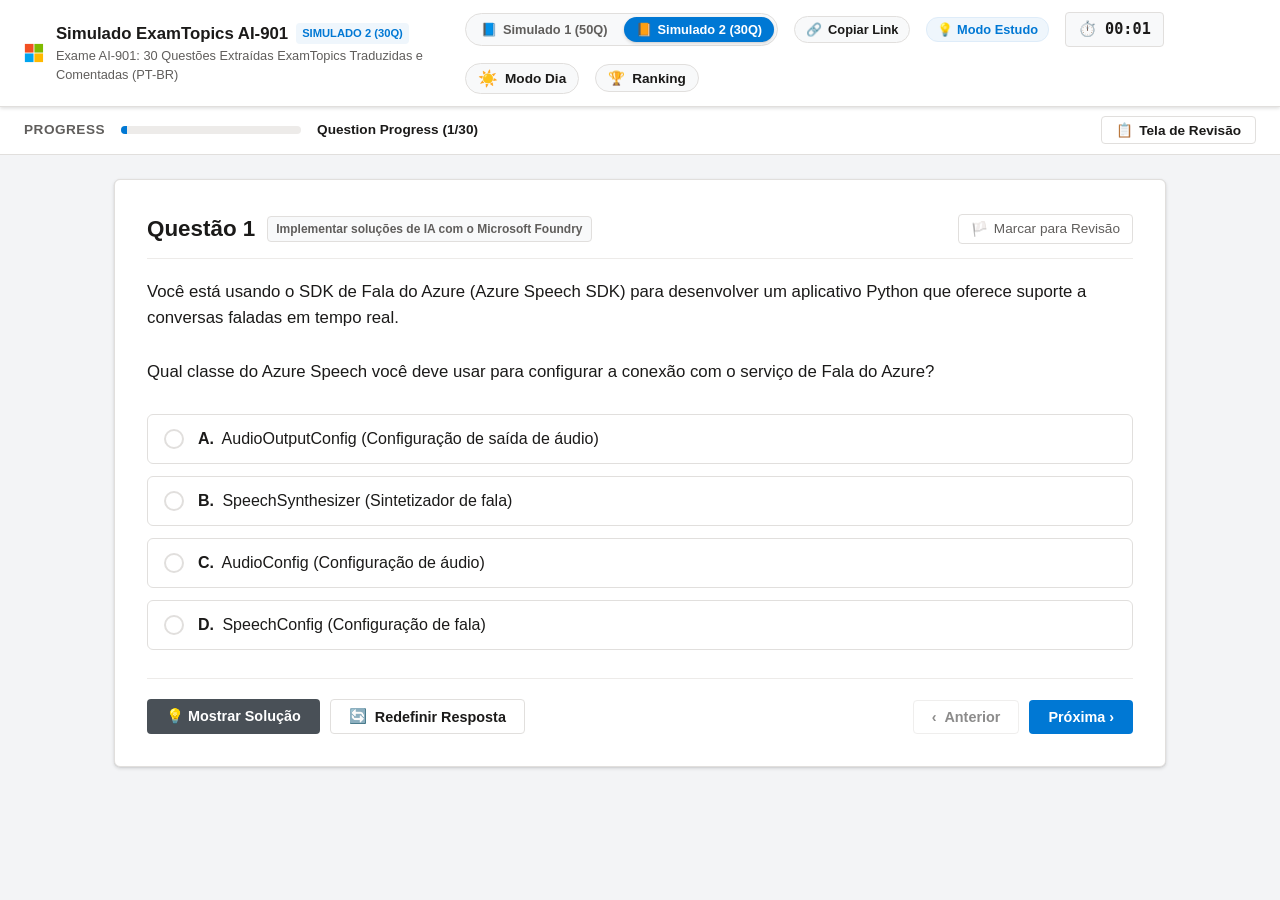
==== simulado2/index.html @ 21560bc8 "feat: adiciona Simulado 2 (30 questoes ExamTopics AI-901 PT-BR), rota /simulado2 e seletor no topo" ====
<!DOCTYPE html>
<html lang="pt-BR">
<head>
  <meta charset="UTF-8">
  <meta name="viewport" content="width=device-width, initial-scale=1.0">
  <title>Simulado 2 (ExamTopics) Microsoft AI-901: Microsoft Azure AI Fundamentals (30 Questões)</title>
  <link rel="stylesheet" href="../style.css">
  <script>
    window.DEFAULT_EXAM_ID = 'simulado2';
  </script>
</head>
<body>

  <!-- ========================================================================
       TOP MICROSOFT HEADER
       ======================================================================== -->
  <header class="ms-header">
    <div class="ms-header-brand">
      <svg class="ms-logo-icon" viewBox="0 0 23 23">
        <rect x="1" y="1" width="10" height="10" fill="#f25022"/>
        <rect x="12" y="1" width="10" height="10" fill="#7fba00"/>
        <rect x="1" y="12" width="10" height="10" fill="#00a4ef"/>
        <rect x="12" y="12" width="10" height="10" fill="#ffb900"/>
      </svg>
      <div class="ms-header-titles">
        <div class="ms-header-title">
          <span id="headerMainTitle">Simulado ExamTopics AI-901</span>
          <span class="ms-badge-beta" id="headerBadge">SIMULADO 2</span>
        </div>
        <div class="ms-header-sub" id="headerSubTitle">Exame AI-901: 30 Questões de Exame Traduzidas e Comentadas (PT-BR)</div>
      </div>
    </div>

    <div class="ms-header-actions" style="flex-wrap: wrap;">
      <!-- Seletor de Simulado (Simulado 1: 50Q vs Simulado 2: 30Q ExamTopics) -->
      <div class="exam-switcher-group" role="tablist" aria-label="Selecionar Simulado">
        <button id="btnSelectSimulado1" class="exam-switch-btn" data-exam="simulado1" title="Simulado 1: Avaliação Oficial Microsoft Learn (50 Questões)">
          <span>📘</span> Simulado 1 (50Q)
        </button>
        <button id="btnSelectSimulado2" class="exam-switch-btn active" data-exam="simulado2" title="Simulado 2: Questões Extraídas ExamTopics AI-901 (30 Questões)">
          <span>📙</span> Simulado 2 (30Q)
        </button>
      </div>

      <!-- Botão Compartilhar Link Direto -->
      <button id="btnCopyShareLink" class="btn-copy-link" title="Copiar link direto deste simulado para compartilhar">
        <span id="copyLinkIcon">🔗</span>
        <span id="copyLinkText">Copiar Link</span>
      </button>

      <!-- Mode Switcher -->
      <button id="modeToggleBtn" class="mode-badge mode-study" title="Alternar entre modo estudo com feedback imediato e simulado cronometrado">
        <span id="modeIcon">💡</span> Modo Estudo
      </button>

      <!-- Timer -->
      <div class="timer-box" id="timerBox">
        <span>⏱️</span>
        <span id="timerDisplay">00:00</span>
      </div>

      <!-- Alternador Modo Dia / Noite (Dark Mode) -->
      <button id="themeToggleBtn" class="theme-toggle" title="Alternar entre Modo Dia (Claro) e Modo Noite (Escuro)">
        <span id="themeIcon" class="theme-icon">☀️</span>
        <span id="themeText">Modo Dia</span>
      </button>

      <!-- Botão Ranking da Turma -->
      <button id="btnHeaderLeaderboard" class="theme-toggle" title="Ver Ranking Oficial da Turma">
        <span>🏆</span>
        <span>Ranking</span>
      </button>
    </div>
  </header>

  <!-- ========================================================================
       PROGRESS STRIP
       ======================================================================== -->
  <div class="ms-progress-strip" id="progressStrip">
    <div class="progress-info">
      <span class="progress-label">PROGRESS</span>
      <div class="progress-track">
        <div class="progress-fill" id="progressFill" style="width: 3.3%;"></div>
      </div>
      <span class="progress-text" id="progressText">Question Progress (1/30)</span>
    </div>

    <div>
      <button id="btnOpenReview" class="btn-review-screen">
        <span>📋</span> Tela de Revisão
      </button>
    </div>
  </div>

  <!-- ========================================================================
       MAIN APP VIEWS
       ======================================================================== -->
  <main class="ms-main-content">

    <!-- 1. EXAM QUESTION VIEW -->
    <div id="questionView" class="active">
      <div class="question-card" id="questionCard">
        <!-- Rendered dynamically by app.js -->
      </div>
    </div>

    <!-- 2. REVIEW SCREEN VIEW -->
    <div id="reviewView" class="review-screen-view">
      <div class="review-instructions-card">
        <h2 class="review-instructions-title">Tela de Revisão (Review Screen)</h2>
        <ul class="review-instructions-list">
          <li>Abaixo está uma tabela mostrando todas as <span id="reviewTotalQuestionsText">30</span> questões do exame.</li>
          <li>Selecione qualquer questão da tabela para ir diretamente até ela.</li>
          <li>Para retornar ao exame a qualquer momento, clique no botão de retorno.</li>
          <li>Quando estiver pronto para concluir, selecione o botão <strong>Finalizar Exame</strong> para gerar seu Relatório de Desempenho.</li>
        </ul>
      </div>

      <div class="review-filters-bar">
        <div class="filter-pills">
          <button class="filter-pill active" data-filter="all">Todas (<span id="countAllReview">30</span>)</button>
          <button class="filter-pill" data-filter="answered">Respondidas (<span id="countAnswered">0</span>)</button>
          <button class="filter-pill" data-filter="unanswered">Não Respondidas (<span id="countUnanswered">30</span>)</button>
          <button class="filter-pill" data-filter="flagged">Marcadas para Revisão (<span id="countFlagged">0</span>)</button>
        </div>

        <button id="btnFinishExamFromReview" class="btn-ms btn-ms-primary">
          <span>🏁</span> Finalizar Exame
        </button>
      </div>

      <div class="review-questions-table-card">
        <table class="review-table">
          <thead>
            <tr>
              <th style="width: 80px;">Questão</th>
              <th style="width: 140px;">Status</th>
              <th>Resumo / Enunciado</th>
              <th style="width: 100px; text-align: center;">Revisão</th>
            </tr>
          </thead>
          <tbody id="reviewTableBody">
            <!-- Rendered by app.js -->
          </tbody>
        </table>
      </div>
    </div>

    <!-- 3. SCORE REPORT VIEW -->
    <div id="scoreReportView" class="score-report-view">
      <div class="score-summary-card">
        <h1 class="score-title">Score Report</h1>
        <div class="score-subtitle" id="scoreReportSubtitle">Simulado 2 (ExamTopics) for Exam AI-901: Microsoft Azure AI Fundamentals</div>

        <div id="scoreBadgeContainer">
          <!-- Pass / Fail Badge -->
        </div>

        <div class="score-circle-container">
          <div class="score-metric-box">
            <div class="score-number" id="finalScorePercent">0%</div>
            <div class="score-label">Sua Pontuação</div>
          </div>
          <div class="score-metric-box">
            <div class="score-number" style="color: var(--text-muted);">80%</div>
            <div class="score-label">Pontuação Alvo (Target Score)</div>
          </div>
          <div class="score-metric-box">
            <div class="score-number" id="finalScoreCount" style="color: var(--ms-blue-primary);">0 / 30</div>
            <div class="score-label">Questões Corretas</div>
          </div>
        </div>

        <!-- Meta e Dica Oficial -->
        <div class="score-comparison-banner">
          <span>🎯</span>
          <span><strong>Nota de Aprovação Oficial da Microsoft:</strong> 80% (<span id="targetCorrectText">24 acertos de 30</span>). Registre seu nome no ranking abaixo para disputar o topo da turma!</span>
        </div>
      </div>

      <!-- Performance by section -->
      <div class="section-performance-card">
        <h3 style="margin-bottom: 1rem; font-size: 1.15rem;">Desempenho por Seção do Exame</h3>
        
        <div class="section-bar-item">
          <div class="section-bar-header">
            <span>Identificar conceitos e recursos de IA (40-45%)</span>
            <span id="sec1Percent">0%</span>
          </div>
          <div class="section-bar-track">
            <div class="section-bar-fill" id="sec1Fill" style="width: 0%; background-color: var(--ms-blue-primary);"></div>
          </div>
        </div>

        <div class="section-bar-item">
          <div class="section-bar-header">
            <span>Implementar soluções de IA com o Microsoft Foundry (50-55%)</span>
            <span id="sec2Percent">0%</span>
          </div>
          <div class="section-bar-track">
            <div class="section-bar-fill" id="sec2Fill" style="width: 0%; background-color: #2b88d8;"></div>
          </div>
        </div>
      </div>

      <!-- ====================================================================
           LEADERBOARD / RANKING DA TURMA (COMPETIÇÃO AO VIVO)
           ==================================================================== -->
      <div class="leaderboard-card">
        <div class="leaderboard-card-header">
          <div style="display: flex; align-items: center; gap: 12px;">
            <span style="font-size: 2.2rem;">🏆</span>
            <div>
              <h3 style="margin: 0; font-size: 1.3rem;" id="leaderboardTitle">Ranking Geral da Turma - Simulado 2 (30Q)</h3>
              <p style="margin: 3px 0 0; font-size: 0.9rem; color: var(--text-secondary);">
                Critério de classificação: Maior pontuação (%) e menor tempo de realização ⏱️
              </p>
            </div>
          </div>
          <button id="btnRefreshLeaderboard" class="btn-ms btn-ms-secondary" style="font-size: 0.85rem; padding: 6px 12px;">
            <span>🔄</span> Atualizar Placar
          </button>
        </div>

        <!-- Formulário de Registro do Aluno -->
        <div id="leaderboardSubmitSection" class="leaderboard-submit-box">
          <p style="font-size: 0.95rem; font-weight: 700; margin-bottom: 8px;">
            🎓 Quer registrar seu nome no ranking da turma?
          </p>
          <p style="font-size: 0.88rem; color: var(--text-secondary); margin-bottom: 12px;">
            Digite seu nome completo para salvar sua pontuação e tempo de prova no placar geral:
          </p>
          <div class="leaderboard-input-row">
            <input type="text" id="inputStudentName" class="ms-text-input" placeholder="Digite seu Nome Completo (ex: Mariana Souza)..." maxlength="40" />
            <button id="btnSubmitToLeaderboard" class="btn-ms btn-ms-primary">
              <span>🚀</span> Publicar meu Resultado
            </button>
          </div>
          <div id="leaderboardStatusMsg"></div>
        </div>

        <div id="leaderboardUserRankResult" style="display: none;"></div>

        <!-- Podium Top 3 -->
        <div id="leaderboardPodiumContainer" class="podium-container"></div>

        <!-- Tabela do Ranking -->
        <div class="leaderboard-table-wrapper">
          <table class="leaderboard-table">
            <thead>
              <tr>
                <th style="width: 75px; text-align: center;">Posição</th>
                <th>Aluno</th>
                <th style="text-align: center;">Acertos</th>
                <th style="text-align: center;">Nota</th>
                <th style="text-align: center;">Tempo</th>
                <th style="text-align: center;">Data</th>
              </tr>
            </thead>
            <tbody id="leaderboardTableBody"></tbody>
          </table>
        </div>
      </div>

      <!-- Detailed Review with Filter -->
      <div class="question-card">
        <div style="display: flex; justify-content: space-between; align-items: center; margin-bottom: 1.5rem; flex-wrap: wrap; gap: 10px;">
          <h3>Gabarito Completo e Comentários Questão por Questão</h3>
          <div class="filter-pills">
            <button class="filter-pill active" id="btnFilterReportAll">Todas (<span id="reportAllCount">30</span>)</button>
            <button class="filter-pill" id="btnFilterReportWrong">Apenas Erros (<span id="reportWrongCount">0</span>)</button>
            <button class="filter-pill" id="btnFilterReportRight">Apenas Acertos (<span id="reportRightCount">0</span>)</button>
          </div>
        </div>

        <div id="scoreReportQuestionsList">
          <!-- Rendered by app.js -->
        </div>

        <div style="margin-top: 2rem; display: flex; justify-content: center; gap: 16px;">
          <button id="btnRestartExam" onclick="window.restartExamDirect()" class="btn-ms btn-ms-primary">
            <span>🔄</span> Refazer Simulado
          </button>
          <button onclick="window.print()" class="btn-ms btn-ms-secondary">
            <span>🖨️</span> Imprimir / Salvar PDF
          </button>
        </div>
      </div>
    </div>

  </main>

  <!-- ========================================================================
       MODAL DIALOG (ARE YOU SURE TO FINISH)
       ======================================================================== -->
  <div class="modal-overlay" id="finishModal">
    <div class="modal-box">
      <h3 class="modal-title">Tem certeza que deseja finalizar?</h3>
      <p class="modal-text">
        Ao selecionar <strong>Sim</strong>, você encerrará esta seção do exame e não poderá mais alterar suas respostas. Seu relatório oficial de pontuação e o gabarito comentado serão gerados imediatamente.
      </p>
      <div class="modal-actions">
        <button id="btnCancelModal" class="btn-ms btn-ms-secondary">Cancelar</button>
        <button id="btnConfirmFinish" class="btn-ms btn-ms-primary">Sim, Finalizar Exame</button>
      </div>
    </div>
  </div>

  <!-- ========================================================================
       MODAL DIALOG (REINICIAR SIMULADO)
       ======================================================================== -->
  <div class="modal-overlay" id="restartModal">
    <div class="modal-box">
      <h3 class="modal-title">Reiniciar o Simulado?</h3>
      <p class="modal-text">
        Tem certeza que deseja reiniciar o simulado? Suas respostas atuais serão limpas e o cronômetro será zerado para você começar uma nova tentativa do zero.
      </p>
      <div class="modal-actions">
        <button id="btnCancelRestartModal" class="btn-ms btn-ms-secondary">Cancelar</button>
        <button id="btnConfirmRestartModal" class="btn-ms btn-ms-primary">Sim, Reiniciar</button>
      </div>
    </div>
  </div>

  <!-- ========================================================================
       MODAL DIALOG (RANKING GERAL DA TURMA)
       ======================================================================== -->
  <div class="modal-overlay" id="leaderboardModal">
    <div class="modal-box leaderboard-modal-box">
      <div style="display: flex; justify-content: space-between; align-items: center; margin-bottom: 1rem; border-bottom: 1px solid var(--border-color); padding-bottom: 0.75rem;">
        <div style="display: flex; align-items: center; gap: 10px;">
          <span style="font-size: 1.8rem;">🏆</span>
          <div>
            <h3 style="margin: 0; font-size: 1.25rem;" id="modalLeaderboardTitle">Ranking da Turma - AI-901 (Simulado 2)</h3>
            <span style="font-size: 0.82rem; color: var(--text-secondary);">Competição: Mais acertos no menor tempo</span>
          </div>
        </div>
        <button id="btnCloseLeaderboardModal" class="btn-ms btn-ms-secondary" style="padding: 4px 10px; font-size: 1rem;">✕</button>
      </div>

      <!-- Podium Top 3 inside Modal -->
      <div id="modalPodiumContainer" class="podium-container"></div>

      <div class="leaderboard-table-wrapper" style="max-height: 380px; overflow-y: auto;">
        <table class="leaderboard-table">
          <thead>
            <tr>
              <th style="width: 75px; text-align: center;">Posição</th>
              <th>Aluno</th>
              <th style="text-align: center;">Acertos</th>
              <th style="text-align: center;">Nota</th>
              <th style="text-align: center;">Tempo</th>
            </tr>
          </thead>
          <tbody id="modalLeaderboardTableBody"></tbody>
        </table>
      </div>

      <div style="margin-top: 1rem; display: flex; justify-content: space-between; align-items: center;">
        <span id="leaderboardSyncStatus" style="font-size: 0.8rem; color: var(--text-muted);">🟢 Sincronizado</span>
        <button id="btnModalClose" class="btn-ms btn-ms-primary">Fechar</button>
      </div>
    </div>
  </div>

  <!-- Scripts -->
  <script src="../simulado_data.js"></script>
  <script src="../simulado2_data.js"></script>
  <script src="../firebase_config.js"></script>
  <script src="../leaderboard.js"></script>
  <script src="../app.js"></script>
</body>
</html>
---- style.css ----
/* ==========================================================================
   MICROSOFT AZURE / FLUENT DESIGN SYSTEM - SIMULADO AI-901
   ========================================================================== */

:root {
  /* Microsoft Fluent Palette */
  --ms-blue-primary: #0078d4;
  --ms-blue-hover: #106ebe;
  --ms-blue-dark: #005a9e;
  --ms-blue-light: #eff6fc;
  --ms-blue-subtle: #deecf9;
  
  --ms-green-correct: #107c41;
  --ms-green-bg: #dff6dd;
  --ms-green-border: #278546;
  
  --ms-red-incorrect: #a80000;
  --ms-red-bg: #fde7e9;
  --ms-red-border: #d13438;
  
  --ms-amber-flag: #ffaa44;
  --ms-amber-bg: #fff4ce;
  
  /* Light Theme */
  --bg-app: #f3f4f6;
  --bg-surface: #ffffff;
  --bg-surface-secondary: #f8f9fa;
  --bg-surface-elevated: #ffffff;
  --border-color: #e1dfdd;
  --border-subtle: #edebe9;
  
  --text-primary: #1b1a19;
  --text-secondary: #605e5c;
  --text-muted: #8a8886;
  --text-link: #0078d4;
  
  --shadow-sm: 0 1.6px 3.6px 0 rgba(0, 0, 0, 0.132), 0 0.3px 0.9px 0 rgba(0, 0, 0, 0.108);
  --shadow-md: 0 3.2px 7.2px 0 rgba(0, 0, 0, 0.132), 0 0.6px 1.8px 0 rgba(0, 0, 0, 0.108);
  --shadow-lg: 0 6.4px 14.4px 0 rgba(0, 0, 0, 0.132), 0 1.2px 3.6px 0 rgba(0, 0, 0, 0.108);
  
  --radius-sm: 4px;
  --radius-md: 6px;
  --radius-lg: 8px;
  --font-family: 'Segoe UI', -apple-system, BlinkMacSystemFont, Roboto, 'Helvetica Neue', sans-serif;
}

[data-theme="dark"] {
  --bg-app: #121212;
  --bg-surface: #1e1e1e;
  --bg-surface-secondary: #252526;
  --bg-surface-elevated: #2d2d30;
  --border-color: #3e3e42;
  --border-subtle: #2d2d30;
  
  --text-primary: #f3f3f3;
  --text-secondary: #cccccc;
  --text-muted: #858585;
  --text-link: #4daafc;
  
  --ms-blue-light: #162c3e;
  --ms-blue-subtle: #1c3b54;
  --ms-green-bg: #14351e;
  --ms-red-bg: #3d1519;
  --ms-amber-bg: #3c3214;
}

* {
  box-sizing: border-box;
  margin: 0;
  padding: 0;
}

body {
  font-family: var(--font-family);
  background-color: var(--bg-app);
  color: var(--text-primary);
  line-height: 1.5;
  min-height: 100vh;
  display: flex;
  flex-direction: column;
  transition: background-color 0.2s ease, color 0.2s ease;
}

/* ==========================================================================
   APP HEADER
   ========================================================================== */
.ms-header {
  background-color: var(--bg-surface);
  border-bottom: 1px solid var(--border-color);
  padding: 0.75rem 1.5rem;
  display: flex;
  align-items: center;
  justify-content: space-between;
  box-shadow: var(--shadow-sm);
  position: sticky;
  top: 0;
  z-index: 100;
}

.ms-header-brand {
  display: flex;
  align-items: center;
  gap: 12px;
}

.ms-logo-icon {
  width: 24px;
  height: 24px;
}

.ms-header-titles {
  display: flex;
  flex-direction: column;
}

.ms-header-title {
  font-size: 1.05rem;
  font-weight: 600;
  color: var(--text-primary);
  display: flex;
  align-items: center;
  gap: 8px;
}

.ms-badge-beta {
  font-size: 0.7rem;
  padding: 2px 6px;
  background-color: var(--ms-blue-light);
  color: var(--ms-blue-primary);
  border-radius: var(--radius-sm);
  font-weight: 700;
}

.ms-header-sub {
  font-size: 0.8rem;
  color: var(--text-secondary);
}

.ms-header-actions {
  display: flex;
  align-items: center;
  gap: 16px;
}

.timer-box {
  display: flex;
  align-items: center;
  gap: 8px;
  background: var(--bg-surface-secondary);
  border: 1px solid var(--border-color);
  padding: 5px 12px;
  border-radius: var(--radius-sm);
  font-family: monospace;
  font-size: 0.95rem;
  font-weight: 600;
}

.mode-badge {
  font-size: 0.8rem;
  padding: 4px 10px;
  border-radius: 12px;
  font-weight: 600;
  cursor: pointer;
  border: 1px solid transparent;
  transition: all 0.2s;
}

.mode-study {
  background-color: var(--ms-blue-light);
  color: var(--ms-blue-primary);
  border-color: var(--ms-blue-subtle);
}

.mode-exam {
  background-color: #f3e5f5;
  color: #7b1fa2;
  border-color: #e1bee7;
}

.theme-toggle {
  background-color: var(--bg-surface-secondary);
  border: 1px solid var(--border-color);
  padding: 5px 12px;
  border-radius: 16px;
  color: var(--text-primary);
  cursor: pointer;
  display: inline-flex;
  align-items: center;
  gap: 7px;
  font-size: 0.85rem;
  font-weight: 600;
  transition: all 0.25s ease;
  user-select: none;
}

.theme-toggle:hover {
  background-color: var(--border-subtle);
  border-color: var(--ms-blue-primary);
  transform: translateY(-1px);
}

.theme-toggle:active {
  transform: translateY(0);
}

.theme-toggle.dark-active {
  background-color: #2b2b2b;
  border-color: #555;
  color: #ffeb3b;
  box-shadow: 0 0 10px rgba(255, 235, 59, 0.15);
}

.theme-icon {
  font-size: 1rem;
  display: inline-block;
  transition: transform 0.3s ease;
}

.theme-toggle:hover .theme-icon {
  transform: rotate(20deg) scale(1.15);
}

.btn-icon {
  background: none;
  border: 1px solid var(--border-color);
  padding: 6px 10px;
  border-radius: var(--radius-sm);
  color: var(--text-primary);
  cursor: pointer;
  display: flex;
  align-items: center;
  gap: 6px;
  font-size: 0.85rem;
  transition: all 0.2s;
}

.btn-icon:hover {
  background-color: var(--bg-surface-secondary);
}

/* ==========================================================================
   PROGRESS BAR & CONTROLS STRIP
   ========================================================================== */
.ms-progress-strip {
  background-color: var(--bg-surface);
  border-bottom: 1px solid var(--border-color);
  padding: 0.6rem 1.5rem;
  display: flex;
  align-items: center;
  justify-content: space-between;
}

.progress-info {
  display: flex;
  align-items: center;
  gap: 16px;
}

.progress-label {
  font-size: 0.85rem;
  font-weight: 600;
  color: var(--text-secondary);
  text-transform: uppercase;
  letter-spacing: 0.5px;
}

.progress-track {
  width: 180px;
  height: 8px;
  background-color: var(--border-subtle);
  border-radius: 4px;
  overflow: hidden;
  position: relative;
}

.progress-fill {
  height: 100%;
  background-color: var(--ms-blue-primary);
  transition: width 0.3s ease;
}

.progress-text {
  font-size: 0.85rem;
  font-weight: 600;
  color: var(--text-primary);
}

.btn-review-screen {
  background-color: transparent;
  border: 1px solid var(--border-color);
  padding: 5px 14px;
  border-radius: var(--radius-sm);
  font-size: 0.85rem;
  font-weight: 600;
  color: var(--text-primary);
  cursor: pointer;
  display: flex;
  align-items: center;
  gap: 6px;
  transition: all 0.2s;
}

.btn-review-screen:hover {
  background-color: var(--bg-surface-secondary);
  border-color: var(--ms-blue-primary);
  color: var(--ms-blue-primary);
}

/* ==========================================================================
   MAIN CONTAINER
   ========================================================================== */
.ms-main-content {
  flex: 1;
  max-width: 1100px;
  width: 100%;
  margin: 1.5rem auto;
  padding: 0 1.5rem;
  display: flex;
  flex-direction: column;
  gap: 1.25rem;
}

.question-card {
  background-color: var(--bg-surface);
  border: 1px solid var(--border-color);
  border-radius: var(--radius-md);
  box-shadow: var(--shadow-sm);
  padding: 2rem;
  position: relative;
  transition: all 0.2s;
}

.question-header {
  display: flex;
  align-items: center;
  justify-content: space-between;
  margin-bottom: 1.25rem;
  padding-bottom: 0.75rem;
  border-bottom: 1px solid var(--border-subtle);
}

.question-title-area {
  display: flex;
  align-items: center;
  gap: 12px;
}

.question-number {
  font-size: 1.4rem;
  font-weight: 700;
  color: var(--text-primary);
}

.question-category-tag {
  font-size: 0.75rem;
  font-weight: 600;
  padding: 3px 8px;
  border-radius: var(--radius-sm);
  background: var(--bg-surface-secondary);
  color: var(--text-secondary);
  border: 1px solid var(--border-color);
}

.review-flag-btn {
  display: flex;
  align-items: center;
  gap: 6px;
  font-size: 0.85rem;
  background: transparent;
  border: 1px solid var(--border-color);
  padding: 6px 12px;
  border-radius: var(--radius-sm);
  cursor: pointer;
  color: var(--text-secondary);
  transition: all 0.2s;
}

.review-flag-btn.flagged {
  background-color: var(--ms-amber-bg);
  color: #8c5a00;
  border-color: #ffaa44;
  font-weight: 600;
}

.question-body {
  font-size: 1.05rem;
  line-height: 1.6;
  color: var(--text-primary);
  margin-bottom: 1.75rem;
  white-space: pre-line;
}

/* ==========================================================================
   QUESTION OPTIONS - SINGLE & MULTI CHOICE
   ========================================================================== */
.options-list {
  display: flex;
  flex-direction: column;
  gap: 12px;
  margin-bottom: 1.75rem;
}

.option-item {
  display: flex;
  align-items: flex-start;
  gap: 14px;
  padding: 12px 16px;
  border-radius: var(--radius-md);
  border: 1.5px solid var(--border-color);
  background-color: var(--bg-surface);
  cursor: pointer;
  transition: all 0.2s ease;
  position: relative;
}

.option-item:hover:not(.disabled) {
  background-color: var(--bg-surface-secondary);
  border-color: var(--ms-blue-primary);
}

.option-item.selected {
  border-color: var(--ms-blue-primary);
  background-color: var(--ms-blue-light);
}

.option-item.is-correct {
  border-color: var(--ms-green-border) !important;
  background-color: var(--ms-green-bg) !important;
}

.option-item.is-incorrect {
  border-color: var(--ms-red-border) !important;
  background-color: var(--ms-red-bg) !important;
}

.custom-radio, .custom-checkbox {
  width: 20px;
  height: 20px;
  border: 2px solid var(--border-color);
  border-radius: 50%;
  display: flex;
  align-items: center;
  justify-content: center;
  flex-shrink: 0;
  margin-top: 2px;
  transition: all 0.2s;
}

.custom-checkbox {
  border-radius: 4px;
}

.option-item.selected .custom-radio {
  border-color: var(--ms-blue-primary);
}

.option-item.selected .custom-radio::after {
  content: '';
  width: 10px;
  height: 10px;
  border-radius: 50%;
  background-color: var(--ms-blue-primary);
}

.option-item.selected .custom-checkbox {
  border-color: var(--ms-blue-primary);
  background-color: var(--ms-blue-primary);
  color: white;
}

.option-item.selected .custom-checkbox::after {
  content: '✓';
  font-size: 13px;
  font-weight: 700;
  color: white;
}

.option-content {
  flex: 1;
  display: flex;
  flex-direction: column;
  gap: 4px;
}

.option-letter {
  font-weight: 700;
  color: var(--text-primary);
  margin-right: 4px;
}

.feedback-tag {
  display: inline-flex;
  align-items: center;
  gap: 4px;
  font-size: 0.8rem;
  font-weight: 700;
  margin-top: 4px;
}

.feedback-tag.correct {
  color: var(--ms-green-correct);
}

.feedback-tag.incorrect {
  color: var(--ms-red-incorrect);
}

/* ==========================================================================
   STATEMENTS TABLE (YES / NO)
   ========================================================================== */
.statements-table {
  width: 100%;
  border-collapse: collapse;
  margin-bottom: 1.75rem;
  border: 1px solid var(--border-color);
  border-radius: var(--radius-md);
  overflow: hidden;
}

.statements-table th, .statements-table td {
  padding: 14px 16px;
  border-bottom: 1px solid var(--border-color);
  text-align: left;
}

.statements-table th {
  background-color: var(--bg-surface-secondary);
  font-weight: 600;
  font-size: 0.9rem;
  color: var(--text-secondary);
}

.statements-table th.col-choice {
  width: 90px;
  text-align: center;
}

.statements-table td.col-choice {
  text-align: center;
}

.statements-table tr:last-child td {
  border-bottom: none;
}

.table-radio-label {
  display: inline-flex;
  align-items: center;
  justify-content: center;
  cursor: pointer;
  padding: 6px;
}

.table-radio-label input {
  display: none;
}

.table-radio-circle {
  width: 20px;
  height: 20px;
  border: 2px solid var(--border-color);
  border-radius: 50%;
  display: inline-flex;
  align-items: center;
  justify-content: center;
  transition: all 0.2s;
}

.table-radio-label input:checked + .table-radio-circle {
  border-color: var(--ms-blue-primary);
}

.table-radio-label input:checked + .table-radio-circle::after {
  content: '';
  width: 10px;
  height: 10px;
  border-radius: 50%;
  background-color: var(--ms-blue-primary);
}

.table-radio-circle.correct-ans {
  border-color: var(--ms-green-border) !important;
  background-color: var(--ms-green-bg);
}

.table-radio-circle.correct-ans::after {
  content: '';
  width: 10px;
  height: 10px;
  border-radius: 50%;
  background-color: var(--ms-green-correct) !important;
}

.table-radio-circle.wrong-ans {
  border-color: var(--ms-red-border) !important;
  background-color: var(--ms-red-bg);
}

.table-radio-circle.wrong-ans::after {
  content: '';
  width: 10px;
  height: 10px;
  border-radius: 50%;
  background-color: var(--ms-red-incorrect) !important;
}

/* ==========================================================================
   DROPDOWN SENTENCE COMPLETION
   ========================================================================== */
.dropdown-sentence-box {
  background: var(--bg-surface-secondary);
  border: 1px solid var(--border-color);
  padding: 1.5rem;
  border-radius: var(--radius-md);
  margin-bottom: 1.75rem;
  font-size: 1.1rem;
  line-height: 2.2;
}

.ms-inline-select {
  display: inline-block;
  padding: 6px 12px;
  border: 2px solid var(--ms-blue-primary);
  border-radius: var(--radius-sm);
  background-color: var(--bg-surface);
  color: var(--text-primary);
  font-family: inherit;
  font-size: 1rem;
  font-weight: 500;
  cursor: pointer;
  outline: none;
  margin: 0 6px;
  max-width: 100%;
}

.ms-inline-select.correct {
  border-color: var(--ms-green-border);
  background-color: var(--ms-green-bg);
}

.ms-inline-select.incorrect {
  border-color: var(--ms-red-border);
  background-color: var(--ms-red-bg);
}

/* ==========================================================================
   USER ATTEMPT COMPARISON BANNER
   ========================================================================== */
.user-attempt-banner {
  background: var(--bg-surface-secondary);
  border-left: 4px solid var(--border-color);
  padding: 10px 14px;
  border-radius: 0 var(--radius-sm) var(--radius-sm) 0;
  margin-bottom: 1.25rem;
  font-size: 0.85rem;
  display: flex;
  align-items: center;
  justify-content: space-between;
}

.user-attempt-banner.original-wrong {
  border-left-color: var(--ms-red-incorrect);
  background-color: var(--ms-red-bg);
}

.user-attempt-banner.original-right {
  border-left-color: var(--ms-green-correct);
  background-color: var(--ms-green-bg);
}

/* ==========================================================================
   ACTION BUTTONS BAR
   ========================================================================== */
.question-actions-bar {
  display: flex;
  align-items: center;
  justify-content: space-between;
  padding-top: 1.25rem;
  border-top: 1px solid var(--border-subtle);
  flex-wrap: wrap;
  gap: 12px;
}

.action-group-left, .action-group-right {
  display: flex;
  align-items: center;
  gap: 10px;
}

.btn-ms {
  font-family: inherit;
  font-size: 0.9rem;
  font-weight: 600;
  padding: 8px 18px;
  border-radius: var(--radius-sm);
  cursor: pointer;
  display: inline-flex;
  align-items: center;
  gap: 8px;
  border: 1px solid transparent;
  transition: all 0.2s ease;
}

.btn-ms-primary {
  background-color: var(--ms-blue-primary);
  color: white;
}

.btn-ms-primary:hover:not(:disabled) {
  background-color: var(--ms-blue-hover);
}

.btn-ms-secondary {
  background-color: transparent;
  border-color: var(--border-color);
  color: var(--text-primary);
}

.btn-ms-secondary:hover:not(:disabled) {
  background-color: var(--bg-surface-secondary);
}

.btn-ms-solution {
  background-color: #495057;
  color: white;
}

.btn-ms-solution:hover {
  background-color: #343a40;
}

.btn-ms:disabled {
  opacity: 0.5;
  cursor: not-allowed;
}

/* ==========================================================================
   SOLUTION & RATIONALE BOX (MICROSOFT LEARN STYLE)
   ========================================================================== */
.solution-panel {
  margin-top: 1.5rem;
  border: 1px solid #c7e0f4;
  background-color: #f3f9fd;
  border-radius: var(--radius-md);
  padding: 1.5rem;
  position: relative;
  display: none;
  animation: slideDown 0.3s ease-out;
}

[data-theme="dark"] .solution-panel {
  background-color: #112233;
  border-color: #1e3f5a;
}

.solution-panel.visible {
  display: block;
}

@keyframes slideDown {
  from { opacity: 0; transform: translateY(-8px); }
  to { opacity: 1; transform: translateY(0); }
}

.solution-panel-header {
  display: flex;
  align-items: center;
  gap: 10px;
  margin-bottom: 1rem;
  padding-bottom: 0.75rem;
  border-bottom: 1px solid #d0e4f7;
}

[data-theme="dark"] .solution-panel-header {
  border-bottom-color: #1e3f5a;
}

.solution-title {
  font-size: 1.1rem;
  font-weight: 700;
  color: var(--ms-blue-primary);
}

.solution-section-block {
  margin-bottom: 1rem;
}

.solution-section-title {
  font-size: 0.85rem;
  font-weight: 700;
  text-transform: uppercase;
  color: var(--text-secondary);
  margin-bottom: 4px;
}

.solution-content {
  font-size: 0.95rem;
  line-height: 1.6;
  color: var(--text-primary);
  white-space: pre-line;
}

.solution-content.correct-highlight {
  background: var(--ms-green-bg);
  border-left: 4px solid var(--ms-green-correct);
  padding: 10px 14px;
  border-radius: 0 var(--radius-sm) var(--radius-sm) 0;
  margin-bottom: 1rem;
}

.solution-content.incorrect-highlight {
  background: var(--ms-red-bg);
  border-left: 4px solid var(--ms-red-incorrect);
  padding: 10px 14px;
  border-radius: 0 var(--radius-sm) var(--radius-sm) 0;
  margin-bottom: 1rem;
}

.reading-links {
  list-style: none;
  margin-top: 6px;
  display: flex;
  flex-direction: column;
  gap: 6px;
}

.reading-links a {
  color: var(--text-link);
  text-decoration: none;
  font-weight: 600;
  display: inline-flex;
  align-items: center;
  gap: 6px;
}

.reading-links a:hover {
  text-decoration: underline;
}

/* ==========================================================================
   REVIEW SCREEN (TELA DE REVISÃO DO EXAME)
   ========================================================================== */
.review-screen-view {
  display: none;
  flex-direction: column;
  gap: 1.5rem;
}

.review-screen-view.active {
  display: flex;
}

.review-instructions-card {
  background-color: var(--bg-surface);
  border: 1px solid var(--border-color);
  border-radius: var(--radius-md);
  padding: 1.25rem 1.5rem;
  box-shadow: var(--shadow-sm);
}

.review-instructions-title {
  font-size: 1.1rem;
  font-weight: 700;
  margin-bottom: 8px;
}

.review-instructions-list {
  padding-left: 20px;
  font-size: 0.9rem;
  color: var(--text-secondary);
  line-height: 1.6;
}

.review-filters-bar {
  display: flex;
  align-items: center;
  justify-content: space-between;
  background-color: var(--bg-surface);
  border: 1px solid var(--border-color);
  padding: 10px 16px;
  border-radius: var(--radius-md);
  flex-wrap: wrap;
  gap: 12px;
}

.filter-pills {
  display: flex;
  gap: 8px;
}

.filter-pill {
  padding: 5px 12px;
  border-radius: 16px;
  font-size: 0.85rem;
  font-weight: 600;
  border: 1px solid var(--border-color);
  background: var(--bg-surface-secondary);
  cursor: pointer;
  color: var(--text-primary);
  transition: all 0.2s;
}

.filter-pill.active {
  background-color: var(--ms-blue-primary);
  color: white;
  border-color: var(--ms-blue-primary);
}

.review-questions-table-card {
  background-color: var(--bg-surface);
  border: 1px solid var(--border-color);
  border-radius: var(--radius-md);
  overflow: hidden;
  box-shadow: var(--shadow-sm);
}

.review-table {
  width: 100%;
  border-collapse: collapse;
}

.review-table th, .review-table td {
  padding: 12px 16px;
  text-align: left;
  border-bottom: 1px solid var(--border-subtle);
}

.review-table th {
  background-color: var(--bg-surface-secondary);
  font-weight: 600;
  font-size: 0.85rem;
  color: var(--text-secondary);
}

.review-table tr {
  cursor: pointer;
  transition: background-color 0.15s;
}

.review-table tbody tr:hover {
  background-color: var(--bg-surface-secondary);
}

.status-badge {
  display: inline-block;
  padding: 3px 8px;
  border-radius: var(--radius-sm);
  font-size: 0.75rem;
  font-weight: 700;
}

.status-badge.answered {
  background-color: var(--ms-green-bg);
  color: var(--ms-green-correct);
}

.status-badge.unanswered {
  background-color: var(--bg-surface-secondary);
  color: var(--text-muted);
}

.status-badge.flagged {
  background-color: var(--ms-amber-bg);
  color: #8c5a00;
}

/* ==========================================================================
   SCORE REPORT SCREEN (RELATÓRIO DE DESEMPENHO)
   ========================================================================== */
.score-report-view {
  display: none;
  flex-direction: column;
  gap: 1.5rem;
}

.score-report-view.active {
  display: flex;
}

.score-summary-card {
  background-color: var(--bg-surface);
  border: 1px solid var(--border-color);
  border-radius: var(--radius-md);
  padding: 2rem;
  box-shadow: var(--shadow-md);
  text-align: center;
}

.score-title {
  font-size: 1.6rem;
  font-weight: 700;
  margin-bottom: 4px;
}

.score-subtitle {
  font-size: 0.95rem;
  color: var(--text-secondary);
  margin-bottom: 1.5rem;
}

.score-circle-container {
  display: flex;
  align-items: center;
  justify-content: center;
  gap: 40px;
  margin-bottom: 1.5rem;
  flex-wrap: wrap;
}

.score-metric-box {
  display: flex;
  flex-direction: column;
  align-items: center;
}

.score-number {
  font-size: 3rem;
  font-weight: 800;
  line-height: 1;
}

.score-number.pass {
  color: var(--ms-green-correct);
}

.score-number.fail {
  color: var(--ms-red-incorrect);
}

.score-label {
  font-size: 0.85rem;
  font-weight: 600;
  color: var(--text-secondary);
  margin-top: 6px;
}

.pass-fail-badge {
  display: inline-block;
  padding: 6px 20px;
  border-radius: 20px;
  font-weight: 800;
  font-size: 1.1rem;
  letter-spacing: 0.5px;
  margin-bottom: 1rem;
}

.pass-fail-badge.passed {
  background-color: var(--ms-green-bg);
  color: var(--ms-green-correct);
  border: 1.5px solid var(--ms-green-correct);
}

.pass-fail-badge.failed {
  background-color: var(--ms-red-bg);
  color: var(--ms-red-incorrect);
  border: 1.5px solid var(--ms-red-incorrect);
}

.score-comparison-banner {
  background: var(--bg-surface-secondary);
  border: 1px solid var(--border-color);
  padding: 12px 18px;
  border-radius: var(--radius-md);
  font-size: 0.95rem;
  margin-top: 1rem;
  display: flex;
  align-items: center;
  justify-content: center;
  gap: 10px;
}

.section-performance-card {
  background-color: var(--bg-surface);
  border: 1px solid var(--border-color);
  border-radius: var(--radius-md);
  padding: 1.75rem;
  box-shadow: var(--shadow-sm);
}

.section-bar-item {
  margin-bottom: 1.25rem;
}

.section-bar-header {
  display: flex;
  justify-content: space-between;
  font-weight: 600;
  font-size: 0.9rem;
  margin-bottom: 6px;
}

.section-bar-track {
  height: 14px;
  background-color: var(--border-subtle);
  border-radius: 7px;
  overflow: hidden;
  position: relative;
}

.section-bar-fill {
  height: 100%;
  border-radius: 7px;
  transition: width 0.6s cubic-bezier(0.4, 0, 0.2, 1);
}

/* ==========================================================================
   MODAL DIALOG
   ========================================================================== */
.modal-overlay {
  position: fixed;
  top: 0;
  left: 0;
  right: 0;
  bottom: 0;
  background-color: rgba(0, 0, 0, 0.6);
  display: none;
  align-items: center;
  justify-content: center;
  z-index: 1000;
  padding: 1.5rem;
}

.modal-overlay.active {
  display: flex;
}

.modal-box {
  background-color: var(--bg-surface);
  border-radius: var(--radius-lg);
  max-width: 500px;
  width: 100%;
  padding: 1.75rem;
  box-shadow: var(--shadow-lg);
  border: 1px solid var(--border-color);
  animation: zoomIn 0.2s ease-out;
}

@keyframes zoomIn {
  from { opacity: 0; transform: scale(0.95); }
  to { opacity: 1; transform: scale(1); }
}

.modal-title {
  font-size: 1.25rem;
  font-weight: 700;
  margin-bottom: 10px;
}

.modal-text {
  font-size: 0.95rem;
  line-height: 1.5;
  color: var(--text-secondary);
  margin-bottom: 1.5rem;
}

.modal-actions {
  display: flex;
  justify-content: flex-end;
  gap: 10px;
}

/* ==========================================================================
   RESPONSIVE DESIGN
   ========================================================================== */
@media (max-width: 768px) {
  .ms-header {
    flex-direction: column;
    align-items: flex-start;
    gap: 10px;
  }
  
  .ms-progress-strip {
    flex-direction: column;
    align-items: flex-start;
    gap: 10px;
  }
  
  .progress-track {
    width: 100%;
  }
  
  .question-card {
    padding: 1.25rem;
  }
  
  .score-circle-container {
    flex-direction: column;
    gap: 20px;
  }
}

/* ==========================================================================
   LEADERBOARD & COMPETITION RANKING
   ========================================================================== */
.leaderboard-card {
  background-color: var(--bg-surface);
  border: 1px solid var(--border-color);
  border-radius: var(--radius-md);
  box-shadow: var(--shadow-sm);
  padding: 1.75rem;
  margin-top: 1.5rem;
}

.leaderboard-card-header {
  display: flex;
  justify-content: space-between;
  align-items: center;
  flex-wrap: wrap;
  gap: 12px;
  margin-bottom: 1.5rem;
  padding-bottom: 1rem;
  border-bottom: 1px solid var(--border-subtle);
}

.leaderboard-submit-box {
  background: var(--bg-surface-secondary);
  border: 1px dashed var(--ms-blue-primary);
  border-radius: var(--radius-md);
  padding: 1.25rem;
  margin-bottom: 1.75rem;
}

.leaderboard-input-row {
  display: flex;
  gap: 10px;
  flex-wrap: wrap;
}

.ms-text-input {
  flex: 1;
  min-width: 240px;
  padding: 8px 14px;
  border: 1px solid var(--border-color);
  border-radius: var(--radius-sm);
  background-color: var(--bg-surface);
  color: var(--text-primary);
  font-family: inherit;
  font-size: 0.95rem;
  outline: none;
  transition: border-color 0.2s, box-shadow 0.2s;
}

.ms-text-input:focus {
  border-color: var(--ms-blue-primary);
  box-shadow: 0 0 0 2px rgba(0, 120, 212, 0.2);
}

.leaderboard-success-alert {
  display: flex;
  align-items: center;
  gap: 12px;
  padding: 1rem 1.25rem;
  background-color: var(--ms-green-bg);
  border: 1px solid var(--ms-green-border);
  color: var(--ms-green-correct);
  border-radius: var(--radius-md);
  margin-bottom: 1.5rem;
  animation: fadeIn 0.3s ease-in;
}

/* Podium Styles */
.podium-container {
  margin: 1.5rem 0 2rem;
}

.podium-wrapper {
  display: flex;
  justify-content: center;
  align-items: flex-end;
  gap: 16px;
  max-width: 600px;
  margin: 0 auto;
  padding-top: 2rem;
}

.podium-step {
  flex: 1;
  display: flex;
  flex-direction: column;
  align-items: center;
  position: relative;
  transition: transform 0.2s ease;
}

.podium-step:hover {
  transform: translateY(-4px);
}

.podium-crown {
  font-size: 1.8rem;
  margin-bottom: -6px;
  animation: bounceSlow 2s infinite ease-in-out;
}

@keyframes bounceSlow {
  0%, 100% { transform: translateY(0); }
  50% { transform: translateY(-6px); }
}

.podium-medal {
  font-weight: 700;
  font-size: 0.85rem;
  margin-bottom: 4px;
}

.podium-avatar {
  font-size: 2.2rem;
  line-height: 1;
  margin-bottom: 6px;
}

.podium-name {
  font-size: 0.88rem;
  font-weight: 700;
  color: var(--text-primary);
  text-align: center;
  max-width: 130px;
  white-space: nowrap;
  overflow: hidden;
  text-overflow: ellipsis;
}

.podium-score {
  font-size: 0.85rem;
  font-weight: 700;
  color: var(--ms-blue-primary);
}

.podium-time {
  font-size: 0.78rem;
  color: var(--text-secondary);
  margin-bottom: 8px;
}

.podium-pillar {
  width: 100%;
  border-radius: var(--radius-sm) var(--radius-sm) 0 0;
  display: flex;
  align-items: center;
  justify-content: center;
  color: #ffffff;
  font-weight: 800;
  font-size: 1.5rem;
  box-shadow: var(--shadow-sm);
}

.pillar-gold {
  height: 120px;
  background: linear-gradient(180deg, #ffb900 0%, #e6a100 100%);
  border: 1px solid #ffd043;
}

.pillar-silver {
  height: 85px;
  background: linear-gradient(180deg, #a6afb8 0%, #7e8790 100%);
  border: 1px solid #cbd2d8;
}

.pillar-bronze {
  height: 60px;
  background: linear-gradient(180deg, #d38356 0%, #b86235 100%);
  border: 1px solid #f29a67;
}

.highlight-user {
  filter: drop-shadow(0 0 10px rgba(0, 120, 212, 0.4));
}

/* Leaderboard Table */
.leaderboard-table-wrapper {
  overflow-x: auto;
  border: 1px solid var(--border-color);
  border-radius: var(--radius-md);
  background-color: var(--bg-surface);
}

.leaderboard-table {
  width: 100%;
  border-collapse: collapse;
  font-size: 0.92rem;
}

.leaderboard-table th {
  background-color: var(--bg-surface-secondary);
  color: var(--text-secondary);
  font-weight: 600;
  padding: 10px 14px;
  border-bottom: 1px solid var(--border-color);
  font-size: 0.82rem;
  text-transform: uppercase;
  letter-spacing: 0.5px;
}

.leaderboard-table td {
  padding: 10px 14px;
  border-bottom: 1px solid var(--border-subtle);
  color: var(--text-primary);
}

.leaderboard-table tr:hover td {
  background-color: var(--bg-surface-secondary);
}

.leaderboard-row-current {
  background-color: var(--ms-blue-light) !important;
  font-weight: 600;
}

.leaderboard-you-badge {
  display: inline-block;
  background-color: var(--ms-blue-primary);
  color: #ffffff;
  font-size: 0.68rem;
  font-weight: 700;
  padding: 2px 6px;
  border-radius: 10px;
  margin-left: 6px;
  vertical-align: middle;
}

.score-pill {
  display: inline-block;
  font-weight: 700;
  font-size: 0.82rem;
  padding: 2px 8px;
  border-radius: 10px;
}

.score-pill.pass {
  background-color: var(--ms-green-bg);
  color: var(--ms-green-correct);
}

.score-pill.fail {
  background-color: var(--ms-red-bg);
  color: var(--ms-red-incorrect);
}

/* Modal Box Extension */
.leaderboard-modal-box {
  max-width: 720px;
  width: 95%;
  max-height: 90vh;
  display: flex;
  flex-direction: column;
}

/* ==========================================================================
   EXAM SWITCHER BAR (SIMULADO 1 VS SIMULADO 2)
   ========================================================================== */
.exam-switcher-group {
  display: inline-flex;
  align-items: center;
  background-color: var(--bg-surface-secondary);
  border: 1px solid var(--border-color);
  border-radius: 20px;
  padding: 3px;
  gap: 4px;
}

.exam-switch-btn {
  border: none;
  background: transparent;
  color: var(--text-secondary);
  font-family: var(--font-family);
  font-size: 0.8rem;
  font-weight: 600;
  padding: 5px 12px;
  border-radius: 16px;
  cursor: pointer;
  transition: all 0.2s ease;
  display: inline-flex;
  align-items: center;
  gap: 6px;
  white-space: nowrap;
}

.exam-switch-btn:hover {
  color: var(--text-primary);
  background-color: var(--border-subtle);
}

.exam-switch-btn.active {
  background-color: var(--ms-blue-primary);
  color: #ffffff;
  box-shadow: var(--shadow-sm);
}

.btn-copy-link {
  background-color: var(--bg-surface-secondary);
  border: 1px solid var(--border-color);
  padding: 5px 11px;
  border-radius: 16px;
  color: var(--text-primary);
  cursor: pointer;
  display: inline-flex;
  align-items: center;
  gap: 6px;
  font-size: 0.8rem;
  font-weight: 600;
  transition: all 0.2s ease;
  white-space: nowrap;
}

.btn-copy-link:hover {
  border-color: var(--ms-blue-primary);
  background-color: var(--ms-blue-light);
  color: var(--ms-blue-primary);
}

/* ==========================================================================
   ANSWER AREA: SENTENCE & CODE HOTSPOT DROPDOWN
   ========================================================================== */
.answer-area-header {
  font-size: 0.85rem;
  font-weight: 700;
  text-transform: uppercase;
  letter-spacing: 0.5px;
  color: var(--ms-blue-primary);
  margin-bottom: 0.65rem;
  display: flex;
  align-items: center;
  gap: 6px;
}

.sentence-answer-block {
  font-size: 1.02rem;
  line-height: 2;
  color: var(--text-primary);
  background: var(--bg-surface);
  border: 1px solid var(--border-color);
  border-radius: var(--radius-sm);
  padding: 1rem 1.25rem;
}

.code-answer-block {
  font-family: 'Cascadia Code', 'Consolas', 'Courier New', monospace;
  font-size: 0.92rem;
  line-height: 1.75;
  background-color: #1e1e1e;
  color: #d4d4d4;
  border: 1px solid #333;
  border-radius: var(--radius-md);
  padding: 1.15rem 1.35rem;
  overflow-x: auto;
  white-space: pre-wrap;
}

.code-inline-select {
  font-family: 'Cascadia Code', 'Consolas', 'Courier New', monospace;
  font-size: 0.9rem;
  padding: 4px 10px;
  margin: 2px 4px;
  background-color: #2d2d30;
  color: #ffffff;
  border: 1.5px solid #4daafc;
  border-radius: var(--radius-sm);
}

.code-inline-select.correct {
  background-color: #14351e;
  border-color: #278546;
  color: #85e89d;
}

.code-inline-select.incorrect {
  background-color: #3d1519;
  border-color: #d13438;
  color: #f97583;
}

/* ==========================================================================
   DRAG AND DROP (ARRASTAR E SOLTAR)
   ========================================================================== */
.drag-drop-container {
  display: grid;
  grid-template-columns: 280px 1fr;
  gap: 1.25rem;
  margin: 1.25rem 0 1.5rem;
  background-color: var(--bg-surface-secondary);
  border: 1px solid var(--border-color);
  border-radius: var(--radius-md);
  padding: 1.25rem;
}

@media (max-width: 820px) {
  .drag-drop-container {
    grid-template-columns: 1fr;
  }
}

.drag-drop-values-panel {
  border-right: 2px solid var(--border-color);
  padding-right: 1.25rem;
}

@media (max-width: 820px) {
  .drag-drop-values-panel {
    border-right: none;
    border-bottom: 2px solid var(--border-color);
    padding-right: 0;
    padding-bottom: 1rem;
  }
}

.drag-drop-panel-title {
  font-size: 0.9rem;
  font-weight: 700;
  color: var(--text-primary);
  margin-bottom: 0.75rem;
  display: flex;
  align-items: center;
  justify-content: space-between;
}

.draggable-values-list {
  display: flex;
  flex-direction: column;
  gap: 8px;
}

.draggable-value-chip {
  display: flex;
  align-items: center;
  gap: 10px;
  padding: 9px 12px;
  background-color: var(--bg-surface);
  border: 1.5px solid var(--border-color);
  border-radius: var(--radius-sm);
  font-size: 0.9rem;
  font-weight: 600;
  color: var(--text-primary);
  cursor: grab;
  user-select: none;
  transition: all 0.15s ease;
  box-shadow: var(--shadow-sm);
}

.draggable-value-chip:hover {
  border-color: var(--ms-blue-primary);
  background-color: var(--ms-blue-light);
  transform: translateX(2px);
}

.draggable-value-chip.chip-selected {
  border-color: var(--ms-blue-primary);
  background-color: var(--ms-blue-subtle);
  color: var(--ms-blue-dark);
  box-shadow: 0 0 0 2px rgba(0, 120, 212, 0.25);
}

.grip-dots {
  color: var(--text-muted);
  font-weight: 900;
  letter-spacing: 1px;
  font-size: 0.95rem;
}

.drag-drop-targets-panel {
  display: flex;
  flex-direction: column;
}

.drag-drop-match-list {
  display: flex;
  flex-direction: column;
  gap: 12px;
}

.drag-drop-match-row {
  display: grid;
  grid-template-columns: 1.3fr 1fr;
  gap: 14px;
  align-items: center;
  background-color: var(--bg-surface);
  border: 1px solid var(--border-color);
  border-radius: var(--radius-sm);
  padding: 12px 14px;
}

@media (max-width: 640px) {
  .drag-drop-match-row {
    grid-template-columns: 1fr;
  }
}

.drag-drop-match-prompt {
  font-size: 0.93rem;
  color: var(--text-primary);
  line-height: 1.45;
}

.drag-drop-target-zone {
  position: relative;
  display: flex;
  flex-direction: column;
  gap: 4px;
}

.drag-drop-target-zone.drag-over .ms-inline-select {
  border-color: var(--ms-blue-primary);
  box-shadow: 0 0 0 3px rgba(0, 120, 212, 0.3);
  background-color: var(--ms-blue-light);
}

.drag-drop-select {
  width: 100%;
  min-width: 190px;
}
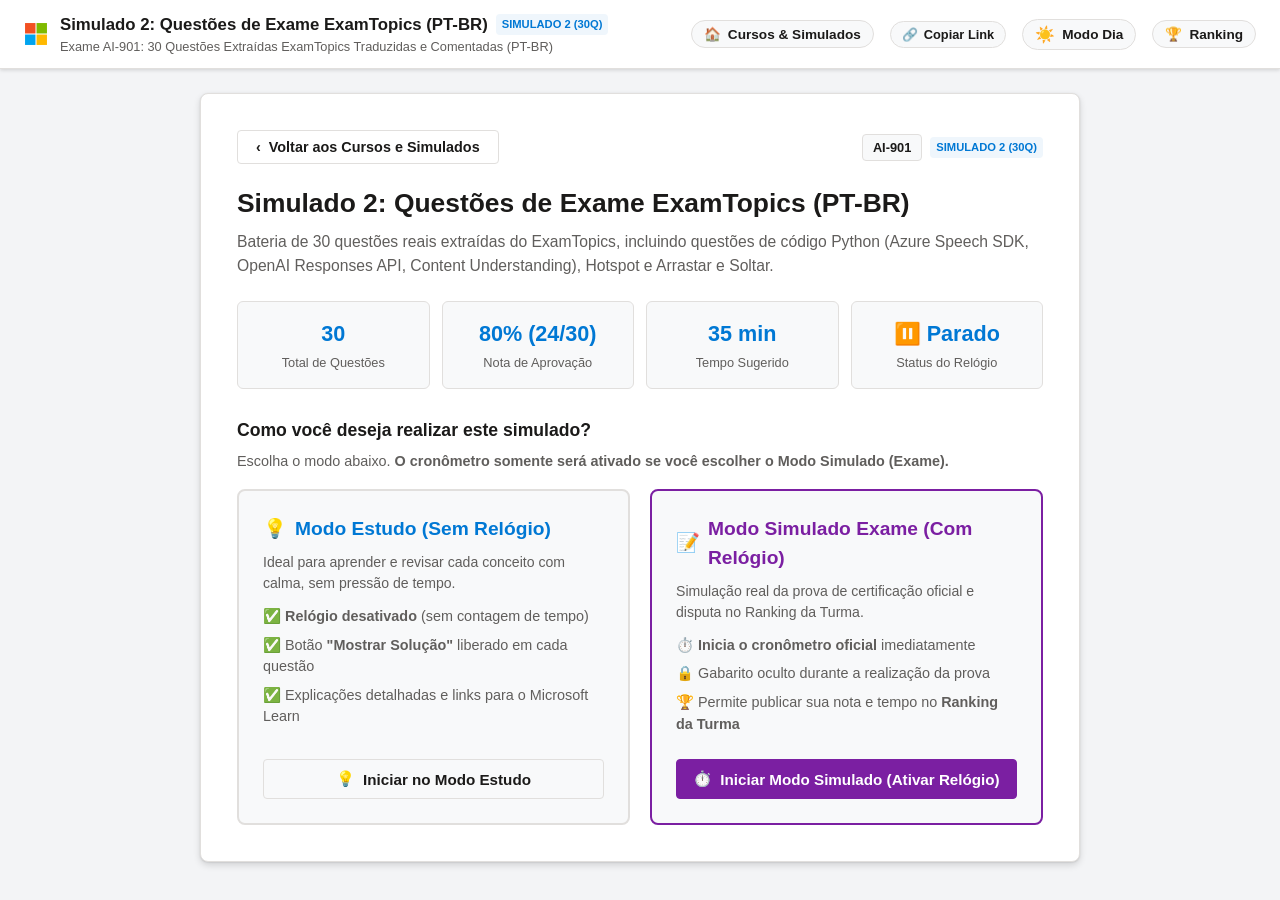
==== commit e0396652: "feat: adiciona Portal Inicial por Curso (AI-901, AZ-900, DP-900, AWS, GCP), Lobby de Pre-Inicio e cr" ====
--- a/simulado2/index.html
+++ b/simulado2/index.html
@@ -12,10 +12,10 @@
 <body>
 
   <!-- ========================================================================
-       TOP MICROSOFT HEADER
+       TOP HEADER
        ======================================================================== -->
   <header class="ms-header">
-    <div class="ms-header-brand">
+    <div class="ms-header-brand" id="brandHomeLink" style="cursor: pointer;" title="Voltar para a Página Inicial de Cursos">
       <svg class="ms-logo-icon" viewBox="0 0 23 23">
         <rect x="1" y="1" width="10" height="10" fill="#f25022"/>
         <rect x="12" y="1" width="10" height="10" fill="#7fba00"/>
@@ -32,32 +32,41 @@
     </div>
 
     <div class="ms-header-actions" style="flex-wrap: wrap;">
-      <!-- Seletor de Simulado (Simulado 1: 50Q vs Simulado 2: 30Q ExamTopics) -->
-      <div class="exam-switcher-group" role="tablist" aria-label="Selecionar Simulado">
-        <button id="btnSelectSimulado1" class="exam-switch-btn" data-exam="simulado1" title="Simulado 1: Avaliação Oficial Microsoft Learn (50 Questões)">
-          <span>📘</span> Simulado 1 (50Q)
+      <!-- Botão Início / Cursos -->
+      <button id="btnGoHub" class="theme-toggle" title="Voltar ao Catálogo de Cursos e Simulados">
+        <span>🏠</span>
+        <span>Cursos & Simulados</span>
+      </button>
+
+      <!-- Controles exclusivos de quando um Simulado está aberto -->
+      <div id="examActiveControls" class="exam-header-controls" style="display: none;">
+        <!-- Seletor Rápido de Simulado -->
+        <div class="exam-switcher-group" role="tablist" aria-label="Selecionar Simulado">
+          <button id="btnSelectSimulado1" class="exam-switch-btn" data-exam="simulado1" title="Simulado 1: Avaliação Oficial Microsoft Learn (50 Questões)">
+            <span>📘</span> Simulado 1 (50Q)
+          </button>
+          <button id="btnSelectSimulado2" class="exam-switch-btn active" data-exam="simulado2" title="Simulado 2: Questões Extraídas ExamTopics AI-901 (30 Questões)">
+            <span>📙</span> Simulado 2 (30Q)
+          </button>
+        </div>
+
+        <!-- Mode Switcher -->
+        <button id="modeToggleBtn" class="mode-badge mode-study" title="Alternar entre Modo Estudo (sem relógio) e Modo Simulado Exame (cronometrado)">
+          <span id="modeIcon">💡</span> Modo Estudo
         </button>
-        <button id="btnSelectSimulado2" class="exam-switch-btn active" data-exam="simulado2" title="Simulado 2: Questões Extraídas ExamTopics AI-901 (30 Questões)">
-          <span>📙</span> Simulado 2 (30Q)
-        </button>
+
+        <!-- Timer (VISÍVEL SOMENTE NO MODO SIMULADO EXAME) -->
+        <div class="timer-box" id="timerBox" style="display: none;" title="Tempo corrido no Modo Simulado (Exame)">
+          <span>⏱️</span>
+          <span id="timerDisplay">00:00</span>
+        </div>
       </div>
 
       <!-- Botão Compartilhar Link Direto -->
-      <button id="btnCopyShareLink" class="btn-copy-link" title="Copiar link direto deste simulado para compartilhar">
+      <button id="btnCopyShareLink" class="btn-copy-link" title="Copiar link direto para compartilhar com os alunos">
         <span id="copyLinkIcon">🔗</span>
         <span id="copyLinkText">Copiar Link</span>
       </button>
-
-      <!-- Mode Switcher -->
-      <button id="modeToggleBtn" class="mode-badge mode-study" title="Alternar entre modo estudo com feedback imediato e simulado cronometrado">
-        <span id="modeIcon">💡</span> Modo Estudo
-      </button>
-
-      <!-- Timer -->
-      <div class="timer-box" id="timerBox">
-        <span>⏱️</span>
-        <span id="timerDisplay">00:00</span>
-      </div>
 
       <!-- Alternador Modo Dia / Noite (Dark Mode) -->
       <button id="themeToggleBtn" class="theme-toggle" title="Alternar entre Modo Dia (Claro) e Modo Noite (Escuro)">
@@ -74,9 +83,9 @@
   </header>
 
   <!-- ========================================================================
-       PROGRESS STRIP
+       PROGRESS STRIP (Exibida apenas durante a resolução das questões)
        ======================================================================== -->
-  <div class="ms-progress-strip" id="progressStrip">
+  <div class="ms-progress-strip" id="progressStrip" style="display: none;">
     <div class="progress-info">
       <span class="progress-label">PROGRESS</span>
       <div class="progress-track">
@@ -97,11 +106,35 @@
        ======================================================================== -->
   <main class="ms-main-content">
 
+    <!-- 0. COURSE & SIMULADO HUB VIEW (PÁGINA INICIAL POR CURSO) -->
+    <div id="hubView" class="hub-view" style="display: none;">
+      <section class="hub-hero">
+        <div class="hub-hero-badge">🎓 PLATAFORMA INTERATIVA DE CERTIFICAÇÕES</div>
+        <h1 class="hub-hero-title">Central de Simulados por Curso</h1>
+        <p class="hub-hero-desc">
+          Selecione a trilha de certificação abaixo, escolha o simulado desejado e treine no <strong>Modo Estudo</strong> (com gabarito comentado imediato e sem relógio) ou no <strong>Modo Simulado de Exame</strong> (com cronômetro oficial e ranking ao vivo da turma).
+        </p>
+
+        <div class="hub-provider-tabs">
+          <button class="provider-tab active" data-provider="all">🌐 Todos os Cursos</button>
+          <button class="provider-tab" data-provider="microsoft">🟦 Microsoft Azure</button>
+          <button class="provider-tab" data-provider="aws">🟧 Amazon AWS</button>
+          <button class="provider-tab" data-provider="google">🟨 Google Cloud</button>
+        </div>
+      </section>
+
+      <section id="coursesGridContainer" class="courses-grid"></section>
+      <section id="courseQuizzesSection" class="course-quizzes-section"></section>
+    </div>
+
+    <!-- 0.5 PRE-START LOBBY VIEW (TELA ANTES DE INICIAR O SIMULADO / RELÓGIO) -->
+    <div id="lobbyView" class="lobby-view" style="display: none;">
+      <div class="lobby-card" id="lobbyCard"></div>
+    </div>
+
     <!-- 1. EXAM QUESTION VIEW -->
-    <div id="questionView" class="active">
-      <div class="question-card" id="questionCard">
-        <!-- Rendered dynamically by app.js -->
-      </div>
+    <div id="questionView" style="display: none;">
+      <div class="question-card" id="questionCard"></div>
     </div>
 
     <!-- 2. REVIEW SCREEN VIEW -->
@@ -139,9 +172,7 @@
               <th style="width: 100px; text-align: center;">Revisão</th>
             </tr>
           </thead>
-          <tbody id="reviewTableBody">
-            <!-- Rendered by app.js -->
-          </tbody>
+          <tbody id="reviewTableBody"></tbody>
         </table>
       </div>
     </div>
@@ -152,9 +183,7 @@
         <h1 class="score-title">Score Report</h1>
         <div class="score-subtitle" id="scoreReportSubtitle">Simulado 2 (ExamTopics) for Exam AI-901: Microsoft Azure AI Fundamentals</div>
 
-        <div id="scoreBadgeContainer">
-          <!-- Pass / Fail Badge -->
-        </div>
+        <div id="scoreBadgeContainer"></div>
 
         <div class="score-circle-container">
           <div class="score-metric-box">
@@ -171,14 +200,12 @@
           </div>
         </div>
 
-        <!-- Meta e Dica Oficial -->
         <div class="score-comparison-banner">
           <span>🎯</span>
           <span><strong>Nota de Aprovação Oficial da Microsoft:</strong> 80% (<span id="targetCorrectText">24 acertos de 30</span>). Registre seu nome no ranking abaixo para disputar o topo da turma!</span>
         </div>
       </div>
 
-      <!-- Performance by section -->
       <div class="section-performance-card">
         <h3 style="margin-bottom: 1rem; font-size: 1.15rem;">Desempenho por Seção do Exame</h3>
         
@@ -203,9 +230,6 @@
         </div>
       </div>
 
-      <!-- ====================================================================
-           LEADERBOARD / RANKING DA TURMA (COMPETIÇÃO AO VIVO)
-           ==================================================================== -->
       <div class="leaderboard-card">
         <div class="leaderboard-card-header">
           <div style="display: flex; align-items: center; gap: 12px;">
@@ -222,7 +246,6 @@
           </button>
         </div>
 
-        <!-- Formulário de Registro do Aluno -->
         <div id="leaderboardSubmitSection" class="leaderboard-submit-box">
           <p style="font-size: 0.95rem; font-weight: 700; margin-bottom: 8px;">
             🎓 Quer registrar seu nome no ranking da turma?
@@ -240,11 +263,8 @@
         </div>
 
         <div id="leaderboardUserRankResult" style="display: none;"></div>
-
-        <!-- Podium Top 3 -->
         <div id="leaderboardPodiumContainer" class="podium-container"></div>
 
-        <!-- Tabela do Ranking -->
         <div class="leaderboard-table-wrapper">
           <table class="leaderboard-table">
             <thead>
@@ -262,7 +282,6 @@
         </div>
       </div>
 
-      <!-- Detailed Review with Filter -->
       <div class="question-card">
         <div style="display: flex; justify-content: space-between; align-items: center; margin-bottom: 1.5rem; flex-wrap: wrap; gap: 10px;">
           <h3>Gabarito Completo e Comentários Questão por Questão</h3>
@@ -273,14 +292,15 @@
           </div>
         </div>
 
-        <div id="scoreReportQuestionsList">
-          <!-- Rendered by app.js -->
-        </div>
-
-        <div style="margin-top: 2rem; display: flex; justify-content: center; gap: 16px;">
+        <div id="scoreReportQuestionsList"></div>
+
+        <div style="margin-top: 2rem; display: flex; justify-content: center; gap: 16px; flex-wrap: wrap;">
           <button id="btnRestartExam" onclick="window.restartExamDirect()" class="btn-ms btn-ms-primary">
             <span>🔄</span> Refazer Simulado
           </button>
+          <button onclick="window.goToCourseHub()" class="btn-ms btn-ms-secondary">
+            <span>🏠</span> Outros Simulados / Cursos
+          </button>
           <button onclick="window.print()" class="btn-ms btn-ms-secondary">
             <span>🖨️</span> Imprimir / Salvar PDF
           </button>
@@ -290,9 +310,6 @@
 
   </main>
 
-  <!-- ========================================================================
-       MODAL DIALOG (ARE YOU SURE TO FINISH)
-       ======================================================================== -->
   <div class="modal-overlay" id="finishModal">
     <div class="modal-box">
       <h3 class="modal-title">Tem certeza que deseja finalizar?</h3>
@@ -306,14 +323,11 @@
     </div>
   </div>
 
-  <!-- ========================================================================
-       MODAL DIALOG (REINICIAR SIMULADO)
-       ======================================================================== -->
   <div class="modal-overlay" id="restartModal">
     <div class="modal-box">
       <h3 class="modal-title">Reiniciar o Simulado?</h3>
       <p class="modal-text">
-        Tem certeza que deseja reiniciar o simulado? Suas respostas atuais serão limpas e o cronômetro será zerado para você começar uma nova tentativa do zero.
+        Tem certeza que deseja reiniciar o simulado? Suas respostas atuais serão limpas e você voltará à tela de escolha de modo para começar uma nova tentativa do zero.
       </p>
       <div class="modal-actions">
         <button id="btnCancelRestartModal" class="btn-ms btn-ms-secondary">Cancelar</button>
@@ -322,9 +336,6 @@
     </div>
   </div>
 
-  <!-- ========================================================================
-       MODAL DIALOG (RANKING GERAL DA TURMA)
-       ======================================================================== -->
   <div class="modal-overlay" id="leaderboardModal">
     <div class="modal-box leaderboard-modal-box">
       <div style="display: flex; justify-content: space-between; align-items: center; margin-bottom: 1rem; border-bottom: 1px solid var(--border-color); padding-bottom: 0.75rem;">
@@ -338,7 +349,6 @@
         <button id="btnCloseLeaderboardModal" class="btn-ms btn-ms-secondary" style="padding: 4px 10px; font-size: 1rem;">✕</button>
       </div>
 
-      <!-- Podium Top 3 inside Modal -->
       <div id="modalPodiumContainer" class="podium-container"></div>
 
       <div class="leaderboard-table-wrapper" style="max-height: 380px; overflow-y: auto;">
--- a/style.css
+++ b/style.css
@@ -1708,3 +1708,402 @@
   min-width: 190px;
 }
 
+/* ==========================================================================
+   COURSE HUB & PRE-START LOBBY VIEWS
+   ========================================================================== */
+.exam-header-controls {
+  display: inline-flex;
+  align-items: center;
+  gap: 12px;
+  flex-wrap: wrap;
+}
+
+.hub-view {
+  animation: fadeIn 0.25s ease-out;
+}
+
+.hub-hero {
+  background: linear-gradient(135deg, var(--bg-surface) 0%, var(--ms-blue-light) 100%);
+  border: 1px solid var(--border-color);
+  border-radius: var(--radius-lg);
+  padding: 2rem 2.25rem;
+  margin-bottom: 1.75rem;
+  box-shadow: var(--shadow-sm);
+  text-align: center;
+}
+
+.hub-hero-badge {
+  display: inline-block;
+  font-size: 0.75rem;
+  font-weight: 800;
+  letter-spacing: 0.8px;
+  padding: 4px 12px;
+  border-radius: 20px;
+  background-color: var(--ms-blue-primary);
+  color: #ffffff;
+  margin-bottom: 0.75rem;
+}
+
+.hub-hero-title {
+  font-size: 1.85rem;
+  font-weight: 800;
+  color: var(--text-primary);
+  margin-bottom: 0.5rem;
+}
+
+.hub-hero-desc {
+  font-size: 0.98rem;
+  color: var(--text-secondary);
+  max-width: 720px;
+  margin: 0 auto 1.35rem;
+}
+
+.hub-provider-tabs {
+  display: inline-flex;
+  flex-wrap: wrap;
+  justify-content: center;
+  gap: 8px;
+  background-color: var(--bg-surface);
+  padding: 6px;
+  border-radius: 28px;
+  border: 1px solid var(--border-color);
+}
+
+.provider-tab {
+  border: none;
+  background: transparent;
+  color: var(--text-secondary);
+  font-family: var(--font-family);
+  font-size: 0.86rem;
+  font-weight: 600;
+  padding: 7px 16px;
+  border-radius: 20px;
+  cursor: pointer;
+  transition: all 0.2s ease;
+}
+
+.provider-tab:hover {
+  color: var(--text-primary);
+  background-color: var(--bg-surface-secondary);
+}
+
+.provider-tab.active {
+  background-color: var(--ms-blue-primary);
+  color: #ffffff;
+  box-shadow: var(--shadow-sm);
+}
+
+/* Courses Grid */
+.courses-grid {
+  display: grid;
+  grid-template-columns: repeat(auto-fill, minmax(275px, 1fr));
+  gap: 1.15rem;
+  margin-bottom: 2rem;
+}
+
+.course-card {
+  background-color: var(--bg-surface);
+  border: 2px solid var(--border-color);
+  border-radius: var(--radius-lg);
+  padding: 1.35rem;
+  cursor: pointer;
+  transition: all 0.2s ease;
+  display: flex;
+  flex-direction: column;
+  justify-content: space-between;
+  position: relative;
+  overflow: hidden;
+  box-shadow: var(--shadow-sm);
+}
+
+.course-card::before {
+  content: '';
+  position: absolute;
+  top: 0;
+  left: 0;
+  right: 0;
+  height: 5px;
+  background-color: var(--course-accent, var(--ms-blue-primary));
+}
+
+.course-card:hover {
+  transform: translateY(-3px);
+  box-shadow: var(--shadow-md);
+  border-color: var(--course-accent, var(--ms-blue-primary));
+}
+
+.course-card.selected {
+  border-color: var(--course-accent, var(--ms-blue-primary));
+  background-color: var(--ms-blue-light);
+  box-shadow: var(--shadow-md);
+}
+
+.course-card.coming-soon {
+  opacity: 0.85;
+}
+
+.course-card-top {
+  display: flex;
+  justify-content: space-between;
+  align-items: flex-start;
+  margin-bottom: 0.75rem;
+  gap: 8px;
+}
+
+.course-code-badge {
+  font-size: 0.8rem;
+  font-weight: 800;
+  padding: 3px 10px;
+  border-radius: var(--radius-sm);
+  background-color: var(--bg-surface-secondary);
+  border: 1px solid var(--border-color);
+  color: var(--text-primary);
+}
+
+.course-status-pill {
+  font-size: 0.72rem;
+  font-weight: 700;
+  padding: 3px 9px;
+  border-radius: 12px;
+  text-transform: uppercase;
+}
+
+.course-status-pill.available {
+  background-color: var(--ms-green-bg);
+  color: var(--ms-green-correct);
+  border: 1px solid var(--ms-green-border);
+}
+
+.course-status-pill.soon {
+  background-color: var(--ms-amber-bg);
+  color: #8a5600;
+}
+
+[data-theme="dark"] .course-status-pill.soon {
+  color: #ffd043;
+}
+
+.course-title {
+  font-size: 1.1rem;
+  font-weight: 700;
+  color: var(--text-primary);
+  margin-bottom: 0.4rem;
+  line-height: 1.3;
+}
+
+.course-provider-label {
+  font-size: 0.8rem;
+  font-weight: 600;
+  color: var(--text-secondary);
+  margin-bottom: 0.65rem;
+}
+
+.course-desc {
+  font-size: 0.86rem;
+  color: var(--text-secondary);
+  margin-bottom: 1rem;
+  line-height: 1.45;
+}
+
+.course-card-footer {
+  display: flex;
+  justify-content: space-between;
+  align-items: center;
+  padding-top: 0.75rem;
+  border-top: 1px solid var(--border-subtle);
+  font-size: 0.83rem;
+  font-weight: 600;
+  color: var(--ms-blue-primary);
+}
+
+/* Course Quizzes Section */
+.course-quizzes-section {
+  background-color: var(--bg-surface);
+  border: 1px solid var(--border-color);
+  border-radius: var(--radius-lg);
+  padding: 1.75rem;
+  box-shadow: var(--shadow-sm);
+}
+
+.course-quizzes-header {
+  display: flex;
+  justify-content: space-between;
+  align-items: center;
+  flex-wrap: wrap;
+  gap: 12px;
+  padding-bottom: 1.15rem;
+  margin-bottom: 1.35rem;
+  border-bottom: 1px solid var(--border-color);
+}
+
+.quizzes-list-grid {
+  display: grid;
+  grid-template-columns: repeat(auto-fit, minmax(340px, 1fr));
+  gap: 1.25rem;
+}
+
+.quiz-item-card {
+  background-color: var(--bg-surface-secondary);
+  border: 1.5px solid var(--border-color);
+  border-radius: var(--radius-md);
+  padding: 1.5rem;
+  display: flex;
+  flex-direction: column;
+  justify-content: space-between;
+  transition: all 0.2s ease;
+}
+
+.quiz-item-card:hover {
+  border-color: var(--ms-blue-primary);
+  background-color: var(--bg-surface);
+  box-shadow: var(--shadow-md);
+  transform: translateY(-2px);
+}
+
+.quiz-meta-tags {
+  display: flex;
+  flex-wrap: wrap;
+  gap: 8px;
+  margin: 0.85rem 0 1.25rem;
+}
+
+.quiz-meta-tag {
+  font-size: 0.78rem;
+  font-weight: 600;
+  padding: 4px 10px;
+  border-radius: 14px;
+  background-color: var(--bg-surface);
+  border: 1px solid var(--border-color);
+  color: var(--text-secondary);
+  display: inline-flex;
+  align-items: center;
+  gap: 5px;
+}
+
+.quiz-card-actions {
+  display: flex;
+  gap: 10px;
+  flex-wrap: wrap;
+  margin-top: auto;
+}
+
+/* ==========================================================================
+   PRE-START LOBBY VIEW (ESCOLHA DE MODO ANTES DE INICIAR O RELÓGIO)
+   ========================================================================== */
+.lobby-view {
+  animation: fadeIn 0.25s ease-out;
+}
+
+.lobby-card {
+  background-color: var(--bg-surface);
+  border: 1px solid var(--border-color);
+  border-radius: var(--radius-lg);
+  padding: 2.25rem;
+  box-shadow: var(--shadow-md);
+  max-width: 880px;
+  margin: 0 auto;
+}
+
+.lobby-top-bar {
+  display: flex;
+  justify-content: space-between;
+  align-items: center;
+  margin-bottom: 1.25rem;
+  flex-wrap: wrap;
+  gap: 10px;
+}
+
+.lobby-exam-title {
+  font-size: 1.65rem;
+  font-weight: 800;
+  color: var(--text-primary);
+  margin-bottom: 0.4rem;
+}
+
+.lobby-exam-subtitle {
+  font-size: 0.98rem;
+  color: var(--text-secondary);
+  margin-bottom: 1.5rem;
+}
+
+.lobby-stats-row {
+  display: grid;
+  grid-template-columns: repeat(auto-fit, minmax(160px, 1fr));
+  gap: 12px;
+  margin-bottom: 1.75rem;
+}
+
+.lobby-stat-box {
+  background-color: var(--bg-surface-secondary);
+  border: 1px solid var(--border-color);
+  border-radius: var(--radius-md);
+  padding: 1rem;
+  text-align: center;
+}
+
+.lobby-stat-value {
+  font-size: 1.35rem;
+  font-weight: 800;
+  color: var(--ms-blue-primary);
+}
+
+.lobby-stat-label {
+  font-size: 0.8rem;
+  color: var(--text-secondary);
+  margin-top: 2px;
+}
+
+.lobby-mode-grid {
+  display: grid;
+  grid-template-columns: repeat(auto-fit, minmax(300px, 1fr));
+  gap: 1.25rem;
+  margin-top: 1rem;
+}
+
+.lobby-mode-card {
+  border: 2px solid var(--border-color);
+  border-radius: var(--radius-lg);
+  padding: 1.5rem;
+  background-color: var(--bg-surface-secondary);
+  display: flex;
+  flex-direction: column;
+  justify-content: space-between;
+  transition: all 0.2s ease;
+}
+
+.lobby-mode-card:hover {
+  border-color: var(--ms-blue-primary);
+  background-color: var(--bg-surface);
+  box-shadow: var(--shadow-md);
+  transform: translateY(-2px);
+}
+
+.lobby-mode-card.exam-mode-highlight {
+  border-color: #7b1fa2;
+}
+
+.lobby-mode-card.exam-mode-highlight:hover {
+  border-color: #9c27b0;
+  box-shadow: 0 6px 18px rgba(123, 31, 162, 0.15);
+}
+
+.lobby-mode-title {
+  font-size: 1.2rem;
+  font-weight: 700;
+  margin-bottom: 0.5rem;
+  display: flex;
+  align-items: center;
+  gap: 8px;
+}
+
+.lobby-mode-list {
+  list-style: none;
+  margin: 0.75rem 0 1.5rem;
+  display: flex;
+  flex-direction: column;
+  gap: 7px;
+  font-size: 0.9rem;
+  color: var(--text-secondary);
+}
+
+
